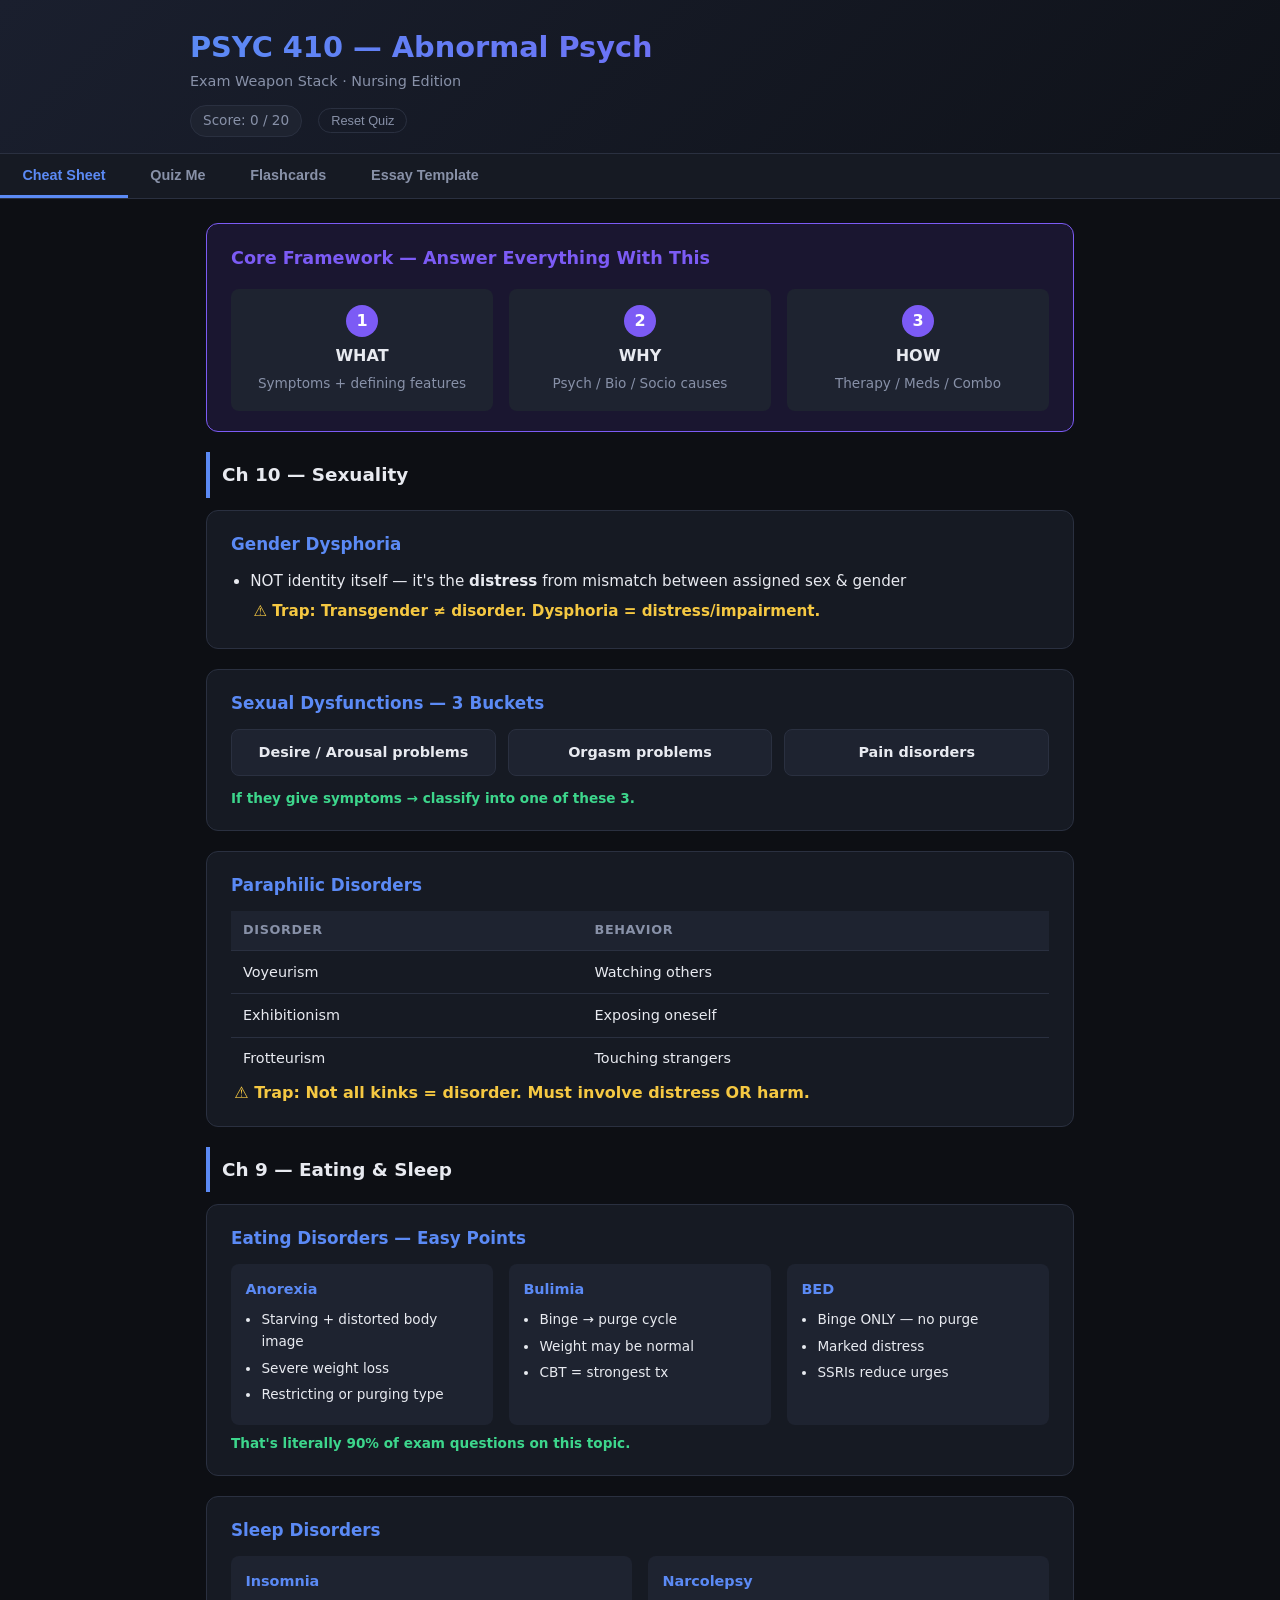
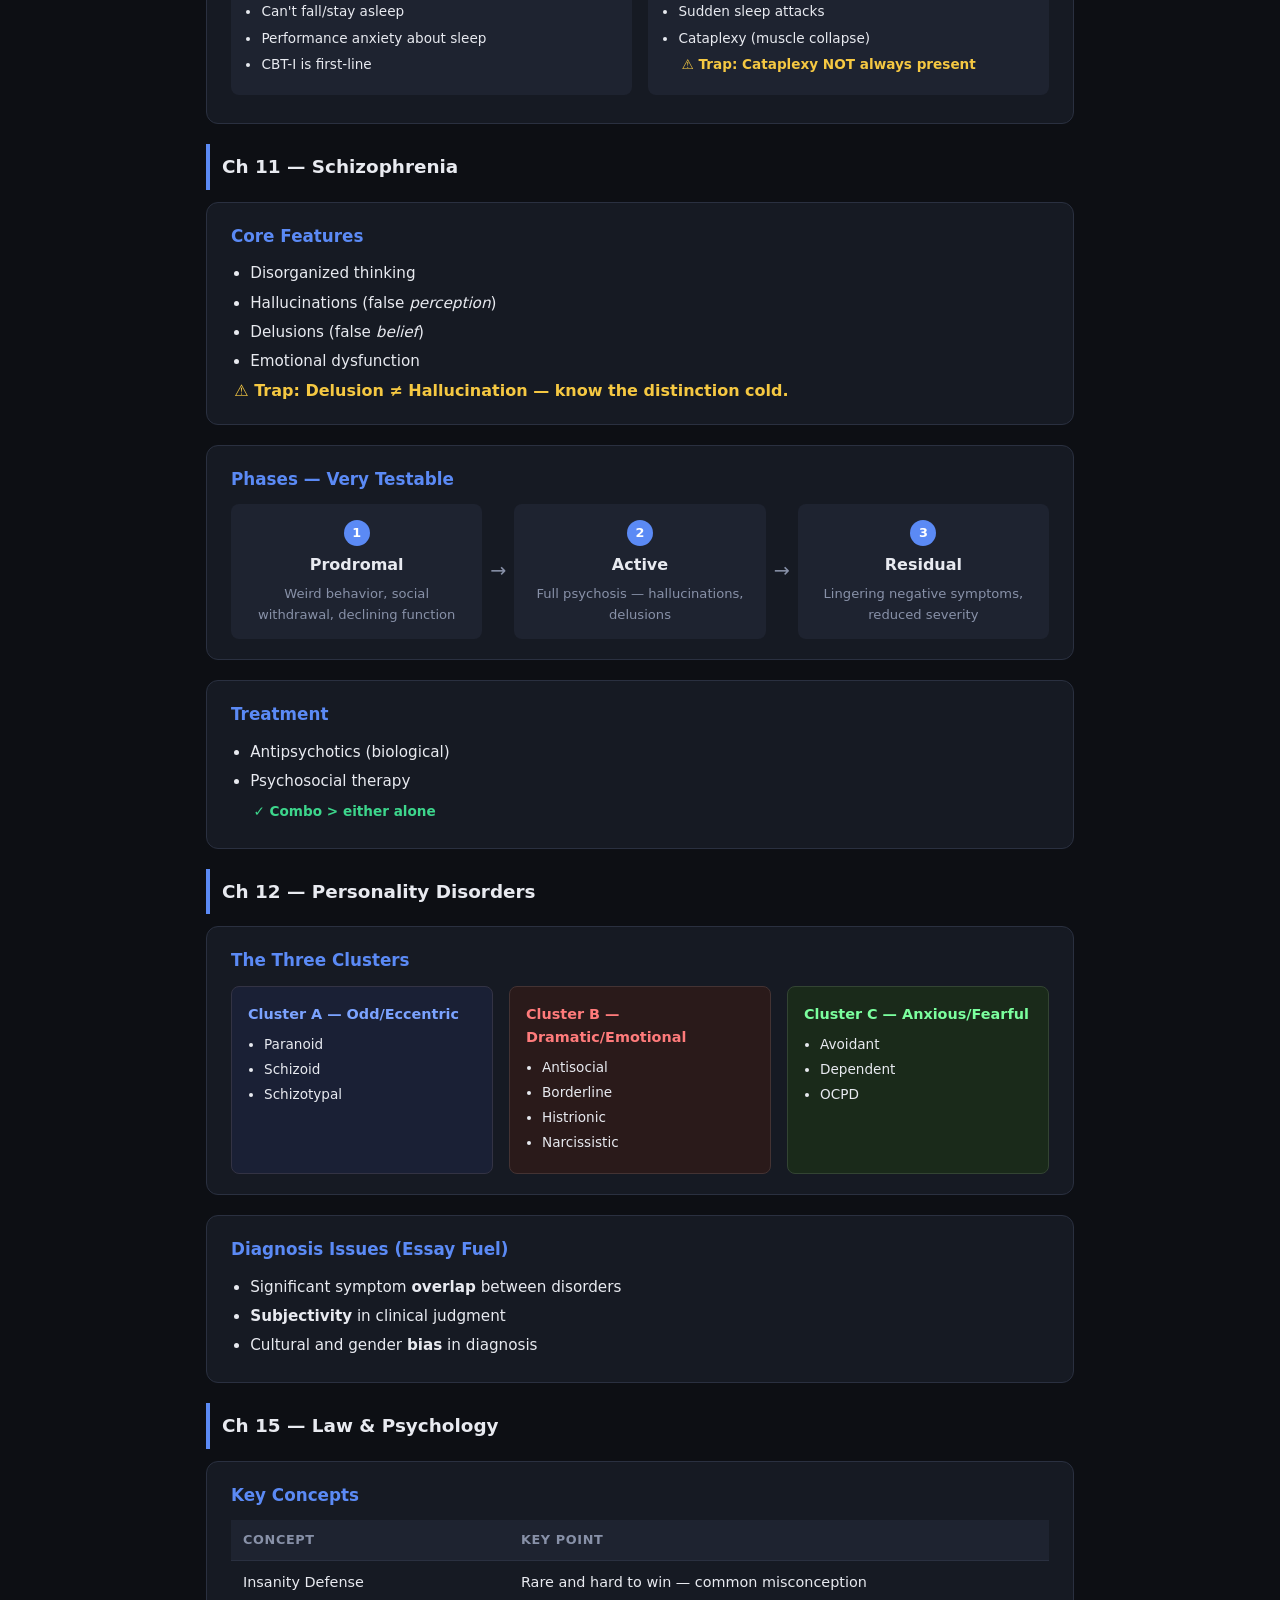
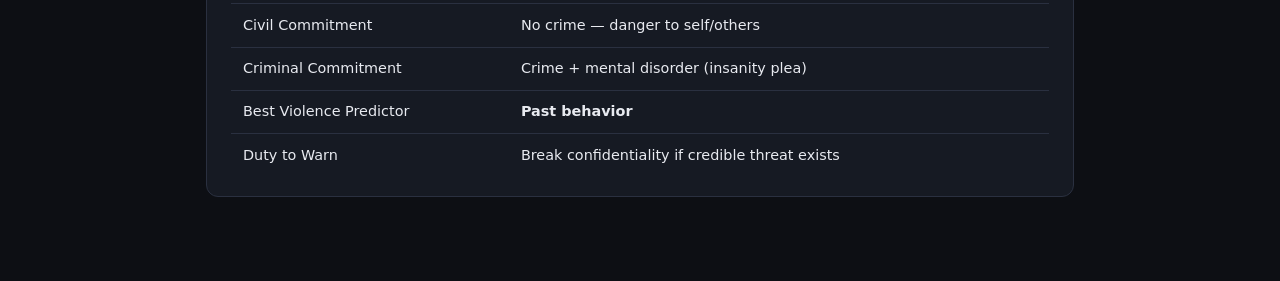
==== index.html @ 10db1949 "Deploy PSYC 410 study website to GitHub Pages" ====
<!DOCTYPE html>
<html lang="en">
<head>
  <meta charset="UTF-8" />
  <meta name="viewport" content="width=device-width, initial-scale=1.0" />
  <title>PSYC 410 — Exam Weapon</title>
  <link rel="stylesheet" href="style.css" />
</head>
<body>
  <header>
    <div class="header-inner">
      <h1>PSYC 410 — Abnormal Psych</h1>
      <p class="subtitle">Exam Weapon Stack · Nursing Edition</p>
      <div class="score-bar">
        <span id="score-display">Score: 0 / 0</span>
        <button id="reset-btn">Reset Quiz</button>
      </div>
    </div>
  </header>

  <nav>
    <button class="tab-btn active" data-tab="cheatsheet">Cheat Sheet</button>
    <button class="tab-btn" data-tab="quiz">Quiz Me</button>
    <button class="tab-btn" data-tab="flashcards">Flashcards</button>
    <button class="tab-btn" data-tab="essay">Essay Template</button>
  </nav>

  <!-- ─────────────────── CHEAT SHEET ─────────────────── -->
  <main id="cheatsheet" class="tab-content active">

    <div class="core-framework card">
      <h2>Core Framework — Answer Everything With This</h2>
      <div class="trio">
        <div class="trio-item">
          <span class="num">1</span>
          <strong>WHAT</strong>
          <p>Symptoms + defining features</p>
        </div>
        <div class="trio-item">
          <span class="num">2</span>
          <strong>WHY</strong>
          <p>Psych / Bio / Socio causes</p>
        </div>
        <div class="trio-item">
          <span class="num">3</span>
          <strong>HOW</strong>
          <p>Therapy / Meds / Combo</p>
        </div>
      </div>
    </div>

    <!-- CH 10 -->
    <section class="chapter">
      <h2 class="chapter-title">Ch 10 — Sexuality</h2>

      <div class="card">
        <h3>Gender Dysphoria</h3>
        <ul>
          <li>NOT identity itself — it's the <strong>distress</strong> from mismatch between assigned sex &amp; gender</li>
          <li class="trap">Trap: Transgender ≠ disorder. Dysphoria = distress/impairment.</li>
        </ul>
      </div>

      <div class="card">
        <h3>Sexual Dysfunctions — 3 Buckets</h3>
        <div class="buckets">
          <div class="bucket">Desire / Arousal problems</div>
          <div class="bucket">Orgasm problems</div>
          <div class="bucket">Pain disorders</div>
        </div>
        <p class="tip">If they give symptoms → classify into one of these 3.</p>
      </div>

      <div class="card">
        <h3>Paraphilic Disorders</h3>
        <table>
          <tr><th>Disorder</th><th>Behavior</th></tr>
          <tr><td>Voyeurism</td><td>Watching others</td></tr>
          <tr><td>Exhibitionism</td><td>Exposing oneself</td></tr>
          <tr><td>Frotteurism</td><td>Touching strangers</td></tr>
        </table>
        <p class="trap">Trap: Not all kinks = disorder. Must involve distress OR harm.</p>
      </div>
    </section>

    <!-- CH 9 -->
    <section class="chapter">
      <h2 class="chapter-title">Ch 9 — Eating &amp; Sleep</h2>

      <div class="card">
        <h3>Eating Disorders — Easy Points</h3>
        <div class="compare">
          <div class="compare-col">
            <h4>Anorexia</h4>
            <ul>
              <li>Starving + distorted body image</li>
              <li>Severe weight loss</li>
              <li>Restricting or purging type</li>
            </ul>
          </div>
          <div class="compare-col">
            <h4>Bulimia</h4>
            <ul>
              <li>Binge → purge cycle</li>
              <li>Weight may be normal</li>
              <li>CBT = strongest tx</li>
            </ul>
          </div>
          <div class="compare-col">
            <h4>BED</h4>
            <ul>
              <li>Binge ONLY — no purge</li>
              <li>Marked distress</li>
              <li>SSRIs reduce urges</li>
            </ul>
          </div>
        </div>
        <p class="tip">That's literally 90% of exam questions on this topic.</p>
      </div>

      <div class="card">
        <h3>Sleep Disorders</h3>
        <div class="compare">
          <div class="compare-col">
            <h4>Insomnia</h4>
            <ul>
              <li>Can't fall/stay asleep</li>
              <li>Performance anxiety about sleep</li>
              <li>CBT-I is first-line</li>
            </ul>
          </div>
          <div class="compare-col">
            <h4>Narcolepsy</h4>
            <ul>
              <li>Sudden sleep attacks</li>
              <li>Cataplexy (muscle collapse)</li>
              <li class="trap">Trap: Cataplexy NOT always present</li>
            </ul>
          </div>
        </div>
      </div>
    </section>

    <!-- CH 11 -->
    <section class="chapter">
      <h2 class="chapter-title">Ch 11 — Schizophrenia</h2>

      <div class="card">
        <h3>Core Features</h3>
        <ul>
          <li>Disorganized thinking</li>
          <li>Hallucinations (false <em>perception</em>)</li>
          <li>Delusions (false <em>belief</em>)</li>
          <li>Emotional dysfunction</li>
        </ul>
        <p class="trap">Trap: Delusion ≠ Hallucination — know the distinction cold.</p>
      </div>

      <div class="card">
        <h3>Phases — Very Testable</h3>
        <div class="phases">
          <div class="phase">
            <span class="phase-num">1</span>
            <strong>Prodromal</strong>
            <p>Weird behavior, social withdrawal, declining function</p>
          </div>
          <div class="phase-arrow">→</div>
          <div class="phase">
            <span class="phase-num">2</span>
            <strong>Active</strong>
            <p>Full psychosis — hallucinations, delusions</p>
          </div>
          <div class="phase-arrow">→</div>
          <div class="phase">
            <span class="phase-num">3</span>
            <strong>Residual</strong>
            <p>Lingering negative symptoms, reduced severity</p>
          </div>
        </div>
      </div>

      <div class="card">
        <h3>Treatment</h3>
        <ul>
          <li>Antipsychotics (biological)</li>
          <li>Psychosocial therapy</li>
          <li class="tip">Combo &gt; either alone</li>
        </ul>
      </div>
    </section>

    <!-- CH 12 -->
    <section class="chapter">
      <h2 class="chapter-title">Ch 12 — Personality Disorders</h2>

      <div class="card">
        <h3>The Three Clusters</h3>
        <div class="clusters">
          <div class="cluster cluster-a">
            <h4>Cluster A — Odd/Eccentric</h4>
            <ul>
              <li>Paranoid</li>
              <li>Schizoid</li>
              <li>Schizotypal</li>
            </ul>
          </div>
          <div class="cluster cluster-b">
            <h4>Cluster B — Dramatic/Emotional</h4>
            <ul>
              <li>Antisocial</li>
              <li>Borderline</li>
              <li>Histrionic</li>
              <li>Narcissistic</li>
            </ul>
          </div>
          <div class="cluster cluster-c">
            <h4>Cluster C — Anxious/Fearful</h4>
            <ul>
              <li>Avoidant</li>
              <li>Dependent</li>
              <li>OCPD</li>
            </ul>
          </div>
        </div>
      </div>

      <div class="card">
        <h3>Diagnosis Issues (Essay Fuel)</h3>
        <ul>
          <li>Significant symptom <strong>overlap</strong> between disorders</li>
          <li><strong>Subjectivity</strong> in clinical judgment</li>
          <li>Cultural and gender <strong>bias</strong> in diagnosis</li>
        </ul>
      </div>
    </section>

    <!-- CH 15 -->
    <section class="chapter">
      <h2 class="chapter-title">Ch 15 — Law &amp; Psychology</h2>

      <div class="card">
        <h3>Key Concepts</h3>
        <table>
          <tr><th>Concept</th><th>Key Point</th></tr>
          <tr><td>Insanity Defense</td><td>Rare and hard to win — common misconception</td></tr>
          <tr><td>Civil Commitment</td><td>No crime — danger to self/others</td></tr>
          <tr><td>Criminal Commitment</td><td>Crime + mental disorder (insanity plea)</td></tr>
          <tr><td>Best Violence Predictor</td><td><strong>Past behavior</strong></td></tr>
          <tr><td>Duty to Warn</td><td>Break confidentiality if credible threat exists</td></tr>
        </table>
      </div>
    </section>

  </main>

  <!-- ─────────────────── QUIZ ─────────────────── -->
  <main id="quiz" class="tab-content">
    <div class="card quiz-card">
      <div id="quiz-progress"></div>
      <p id="quiz-question" class="quiz-q"></p>
      <div id="quiz-options" class="quiz-options"></div>
      <div id="quiz-feedback" class="quiz-feedback hidden"></div>
      <button id="next-btn" class="quiz-btn hidden">Next Question →</button>
    </div>
    <div id="quiz-done" class="card hidden">
      <h2>Quiz Complete!</h2>
      <p id="final-score"></p>
      <button id="restart-quiz-btn" class="quiz-btn">Try Again</button>
    </div>
  </main>

  <!-- ─────────────────── FLASHCARDS ─────────────────── -->
  <main id="flashcards" class="tab-content">
    <div class="flashcard-wrapper">
      <div class="flashcard" id="flashcard">
        <div class="flashcard-inner">
          <div class="flashcard-front" id="fc-front"></div>
          <div class="flashcard-back" id="fc-back"></div>
        </div>
      </div>
      <p class="fc-hint">Click card to flip</p>
      <div class="fc-controls">
        <button id="fc-prev">← Prev</button>
        <span id="fc-counter"></span>
        <button id="fc-next">Next →</button>
      </div>
    </div>
  </main>

  <!-- ─────────────────── ESSAY TEMPLATE ─────────────────── -->
  <main id="essay" class="tab-content">
    <div class="card">
      <h2>A-Tier Essay Template</h2>
      <p>Use this exact flow for any disorder essay question:</p>
      <ol class="essay-steps">
        <li>
          <strong>Define the disorder</strong>
          <span>"[Disorder] is characterized by…"</span>
        </li>
        <li>
          <strong>Key symptoms</strong>
          <span>List 3–4 core symptoms, positive/negative if applicable</span>
        </li>
        <li>
          <strong>Causes — 3 perspectives</strong>
          <span>Biological · Psychological · Sociocultural</span>
        </li>
        <li>
          <strong>Treatment</strong>
          <span>Meds → therapy → combo approach and why combo wins</span>
        </li>
        <li>
          <strong>Real-world implication</strong>
          <span>Impact on daily function, relationships, nursing relevance</span>
        </li>
      </ol>
    </div>

    <div class="card">
      <h2>MCQ Strategy</h2>
      <ol class="essay-steps">
        <li><strong>Identify the category first</strong><span>What chapter/cluster/bucket does this fit?</span></li>
        <li><strong>Match symptoms to disorder</strong><span>Rule out distractors by checking defining feature</span></li>
        <li><strong>Watch for traps</strong><span>Transgender ≠ disorder · Cataplexy not always present · Insanity defense is rare</span></li>
      </ol>
    </div>

    <div class="card">
      <h2>High-Yield Distinctions to Memorize</h2>
      <table>
        <tr><th>Term A</th><th>vs</th><th>Term B</th></tr>
        <tr><td>Delusion (false belief)</td><td>vs</td><td>Hallucination (false perception)</td></tr>
        <tr><td>Anorexia (restrict/purge)</td><td>vs</td><td>Bulimia (binge-purge only)</td></tr>
        <tr><td>Bulimia (binge-purge)</td><td>vs</td><td>BED (binge, no purge)</td></tr>
        <tr><td>Civil commitment (no crime)</td><td>vs</td><td>Criminal commitment (crime + insanity)</td></tr>
        <tr><td>Gender identity (normal)</td><td>vs</td><td>Gender dysphoria (distress)</td></tr>
      </table>
    </div>
  </main>

  <script src="app.js"></script>
</body>
</html>
---- style.css ----
/* ── Reset & Base ── */
*, *::before, *::after { box-sizing: border-box; margin: 0; padding: 0; }

:root {
  --bg: #0d0f14;
  --surface: #161a23;
  --surface2: #1e2330;
  --border: #2a3040;
  --accent: #5b8af5;
  --accent2: #7c5bf5;
  --green: #3dd68c;
  --red: #f55b5b;
  --yellow: #f5c842;
  --text: #e8eaf0;
  --muted: #8891a8;
  --radius: 12px;
}

body {
  font-family: 'Segoe UI', system-ui, sans-serif;
  background: var(--bg);
  color: var(--text);
  min-height: 100vh;
  line-height: 1.6;
}

/* ── Header ── */
header {
  background: linear-gradient(135deg, #1a1f2e 0%, #0f1219 100%);
  border-bottom: 1px solid var(--border);
  padding: 1.5rem 1rem 1rem;
}
.header-inner {
  max-width: 900px;
  margin: auto;
}
header h1 {
  font-size: 1.8rem;
  font-weight: 800;
  background: linear-gradient(90deg, var(--accent), var(--accent2));
  -webkit-background-clip: text;
  -webkit-text-fill-color: transparent;
  background-clip: text;
}
.subtitle {
  color: var(--muted);
  font-size: 0.9rem;
  margin-bottom: 0.75rem;
}
.score-bar {
  display: flex;
  align-items: center;
  gap: 1rem;
}
#score-display {
  font-size: 0.85rem;
  color: var(--muted);
  background: var(--surface2);
  padding: 4px 12px;
  border-radius: 20px;
  border: 1px solid var(--border);
}
#reset-btn {
  font-size: 0.8rem;
  background: transparent;
  border: 1px solid var(--border);
  color: var(--muted);
  padding: 4px 12px;
  border-radius: 20px;
  cursor: pointer;
  transition: all 0.2s;
}
#reset-btn:hover { border-color: var(--accent); color: var(--accent); }

/* ── Nav ── */
nav {
  display: flex;
  background: var(--surface);
  border-bottom: 1px solid var(--border);
  overflow-x: auto;
  max-width: 100%;
}
.tab-btn {
  padding: 0.8rem 1.4rem;
  background: none;
  border: none;
  border-bottom: 3px solid transparent;
  color: var(--muted);
  font-size: 0.9rem;
  font-weight: 600;
  cursor: pointer;
  white-space: nowrap;
  transition: all 0.2s;
}
.tab-btn:hover { color: var(--text); }
.tab-btn.active {
  color: var(--accent);
  border-bottom-color: var(--accent);
}

/* ── Tab Content ── */
.tab-content {
  display: none;
  max-width: 900px;
  margin: 0 auto;
  padding: 1.5rem 1rem 4rem;
}
.tab-content.active { display: block; }

/* ── Cards ── */
.card {
  background: var(--surface);
  border: 1px solid var(--border);
  border-radius: var(--radius);
  padding: 1.25rem 1.5rem;
  margin-bottom: 1.25rem;
}
.card h3 {
  font-size: 1.05rem;
  font-weight: 700;
  margin-bottom: 0.75rem;
  color: var(--accent);
}

/* ── Core Framework ── */
.core-framework { border-color: var(--accent2); background: #1a1630; }
.core-framework h2 {
  font-size: 1.1rem;
  margin-bottom: 1rem;
  color: var(--accent2);
}
.trio {
  display: flex;
  gap: 1rem;
  flex-wrap: wrap;
}
.trio-item {
  flex: 1 1 180px;
  background: var(--surface2);
  border-radius: 8px;
  padding: 1rem;
  text-align: center;
}
.trio-item .num {
  display: inline-block;
  width: 32px;
  height: 32px;
  line-height: 32px;
  background: var(--accent2);
  border-radius: 50%;
  font-weight: 800;
  margin-bottom: 0.4rem;
  color: #fff;
}
.trio-item strong { display: block; font-size: 1rem; margin-bottom: 0.3rem; }
.trio-item p { color: var(--muted); font-size: 0.85rem; }

/* ── Chapters ── */
.chapter { margin-bottom: 0.5rem; }
.chapter-title {
  font-size: 1.15rem;
  font-weight: 800;
  padding: 0.5rem 0;
  margin-bottom: 0.75rem;
  border-left: 4px solid var(--accent);
  padding-left: 0.75rem;
}

/* ── Lists ── */
ul { padding-left: 1.2rem; }
ul li { margin-bottom: 0.3rem; font-size: 0.95rem; }
.trap {
  color: var(--yellow);
  font-weight: 600;
  list-style: none;
  margin-left: -1.2rem;
  padding-left: 1.4rem;
  position: relative;
}
.trap::before { content: "⚠ "; }
.tip {
  color: var(--green);
  font-size: 0.85rem;
  margin-top: 0.5rem;
  font-weight: 600;
}
li.tip { list-style: none; margin-left: -1.2rem; padding-left: 1.4rem; }
li.tip::before { content: "✓ "; }

/* ── Buckets ── */
.buckets {
  display: flex;
  gap: 0.75rem;
  flex-wrap: wrap;
  margin-bottom: 0.75rem;
}
.bucket {
  flex: 1 1 160px;
  background: var(--surface2);
  border: 1px solid var(--border);
  border-radius: 8px;
  padding: 0.7rem 1rem;
  text-align: center;
  font-weight: 600;
  font-size: 0.9rem;
}

/* ── Compare columns ── */
.compare {
  display: flex;
  gap: 1rem;
  flex-wrap: wrap;
  margin-bottom: 0.5rem;
}
.compare-col {
  flex: 1 1 160px;
  background: var(--surface2);
  border-radius: 8px;
  padding: 0.9rem;
}
.compare-col h4 {
  font-size: 0.9rem;
  font-weight: 700;
  margin-bottom: 0.5rem;
  color: var(--accent);
}
.compare-col ul { padding-left: 1rem; }
.compare-col li { font-size: 0.85rem; }

/* ── Phases ── */
.phases {
  display: flex;
  align-items: center;
  gap: 0.5rem;
  flex-wrap: wrap;
}
.phase {
  flex: 1 1 160px;
  background: var(--surface2);
  border-radius: 8px;
  padding: 0.9rem;
  text-align: center;
}
.phase-num {
  display: inline-block;
  width: 26px;
  height: 26px;
  line-height: 26px;
  background: var(--accent);
  border-radius: 50%;
  font-size: 0.8rem;
  font-weight: 800;
  margin-bottom: 0.4rem;
  color: #fff;
}
.phase strong { display: block; margin-bottom: 0.3rem; }
.phase p { color: var(--muted); font-size: 0.82rem; }
.phase-arrow { color: var(--muted); font-size: 1.2rem; }

/* ── Clusters ── */
.clusters {
  display: flex;
  gap: 1rem;
  flex-wrap: wrap;
}
.cluster {
  flex: 1 1 160px;
  border-radius: 8px;
  padding: 1rem;
}
.cluster h4 { font-size: 0.9rem; font-weight: 700; margin-bottom: 0.5rem; }
.cluster ul { padding-left: 1rem; }
.cluster li { font-size: 0.85rem; margin-bottom: 0.2rem; }
.cluster-a { background: #1a2035; border: 1px solid #334; }
.cluster-a h4 { color: #7ba3ff; }
.cluster-b { background: #2a1a1a; border: 1px solid #433; }
.cluster-b h4 { color: #ff7b7b; }
.cluster-c { background: #1a2a1a; border: 1px solid #343; }
.cluster-c h4 { color: #7bff9e; }

/* ── Tables ── */
table {
  width: 100%;
  border-collapse: collapse;
  font-size: 0.9rem;
  margin-top: 0.5rem;
}
th, td {
  padding: 0.6rem 0.75rem;
  text-align: left;
  border-bottom: 1px solid var(--border);
}
th {
  background: var(--surface2);
  color: var(--muted);
  font-weight: 700;
  font-size: 0.8rem;
  text-transform: uppercase;
  letter-spacing: 0.05em;
}
tr:last-child td { border-bottom: none; }
tr:hover td { background: var(--surface2); }

/* ── Essay steps ── */
.essay-steps {
  padding-left: 0;
  list-style: none;
  counter-reset: steps;
}
.essay-steps li {
  counter-increment: steps;
  display: flex;
  align-items: baseline;
  gap: 1rem;
  padding: 0.75rem 0;
  border-bottom: 1px solid var(--border);
}
.essay-steps li:last-child { border-bottom: none; }
.essay-steps li::before {
  content: counter(steps);
  min-width: 28px;
  height: 28px;
  line-height: 28px;
  text-align: center;
  background: var(--accent);
  color: #fff;
  border-radius: 50%;
  font-weight: 800;
  font-size: 0.85rem;
  flex-shrink: 0;
}
.essay-steps li strong { min-width: 160px; }
.essay-steps li span { color: var(--muted); font-size: 0.9rem; }

/* ── Quiz ── */
.quiz-card { max-width: 700px; margin: 0 auto; }
#quiz-progress {
  font-size: 0.8rem;
  color: var(--muted);
  margin-bottom: 1rem;
}
.quiz-q {
  font-size: 1.1rem;
  font-weight: 600;
  margin-bottom: 1.25rem;
  line-height: 1.5;
}
.quiz-options {
  display: flex;
  flex-direction: column;
  gap: 0.6rem;
}
.quiz-option {
  background: var(--surface2);
  border: 2px solid var(--border);
  border-radius: 8px;
  padding: 0.75rem 1rem;
  text-align: left;
  cursor: pointer;
  font-size: 0.95rem;
  color: var(--text);
  transition: all 0.15s;
}
.quiz-option:hover:not(:disabled) {
  border-color: var(--accent);
  background: #1e2540;
}
.quiz-option.correct { border-color: var(--green); background: #0e2a1a; color: var(--green); }
.quiz-option.wrong { border-color: var(--red); background: #2a0e0e; color: var(--red); }
.quiz-option:disabled { cursor: default; }
.quiz-feedback {
  margin-top: 1rem;
  padding: 0.75rem 1rem;
  border-radius: 8px;
  font-size: 0.9rem;
  font-weight: 600;
}
.quiz-feedback.correct { background: #0e2a1a; color: var(--green); border: 1px solid var(--green); }
.quiz-feedback.wrong { background: #2a0e0e; color: var(--red); border: 1px solid var(--red); }
.quiz-btn {
  margin-top: 1rem;
  padding: 0.6rem 1.4rem;
  background: var(--accent);
  color: #fff;
  border: none;
  border-radius: 8px;
  font-size: 0.95rem;
  font-weight: 700;
  cursor: pointer;
  transition: opacity 0.2s;
}
.quiz-btn:hover { opacity: 0.85; }
#quiz-done { text-align: center; max-width: 400px; margin: 2rem auto; }
#quiz-done h2 { margin-bottom: 0.5rem; }
#final-score { color: var(--green); font-size: 1.3rem; font-weight: 700; margin-bottom: 1.5rem; }
.hidden { display: none !important; }

/* ── Flashcards ── */
.flashcard-wrapper { max-width: 600px; margin: 2rem auto; text-align: center; }
.flashcard {
  width: 100%;
  height: 220px;
  perspective: 1000px;
  cursor: pointer;
  margin-bottom: 0.75rem;
}
.flashcard-inner {
  width: 100%;
  height: 100%;
  position: relative;
  transform-style: preserve-3d;
  transition: transform 0.5s cubic-bezier(0.4,0,0.2,1);
  border-radius: var(--radius);
}
.flashcard.flipped .flashcard-inner { transform: rotateY(180deg); }
.flashcard-front,
.flashcard-back {
  position: absolute;
  inset: 0;
  backface-visibility: hidden;
  -webkit-backface-visibility: hidden;
  border-radius: var(--radius);
  display: flex;
  align-items: center;
  justify-content: center;
  padding: 1.5rem;
  font-size: 1.05rem;
  font-weight: 600;
  line-height: 1.5;
}
.flashcard-front {
  background: var(--surface);
  border: 2px solid var(--accent);
  color: var(--text);
}
.flashcard-back {
  background: #1a2535;
  border: 2px solid var(--green);
  color: var(--green);
  transform: rotateY(180deg);
}
.fc-hint { color: var(--muted); font-size: 0.82rem; margin-bottom: 1rem; }
.fc-controls {
  display: flex;
  align-items: center;
  justify-content: center;
  gap: 1.5rem;
}
.fc-controls button {
  background: var(--surface2);
  border: 1px solid var(--border);
  color: var(--text);
  padding: 0.5rem 1.2rem;
  border-radius: 8px;
  cursor: pointer;
  font-size: 0.9rem;
  transition: all 0.15s;
}
.fc-controls button:hover { border-color: var(--accent); color: var(--accent); }
#fc-counter { color: var(--muted); font-size: 0.85rem; min-width: 60px; }

/* ── Responsive ── */
@media (max-width: 600px) {
  header h1 { font-size: 1.4rem; }
  .trio-item, .compare-col, .phase, .cluster { flex: 1 1 100%; }
  .phases { flex-direction: column; }
  .phase-arrow { transform: rotate(90deg); }
}
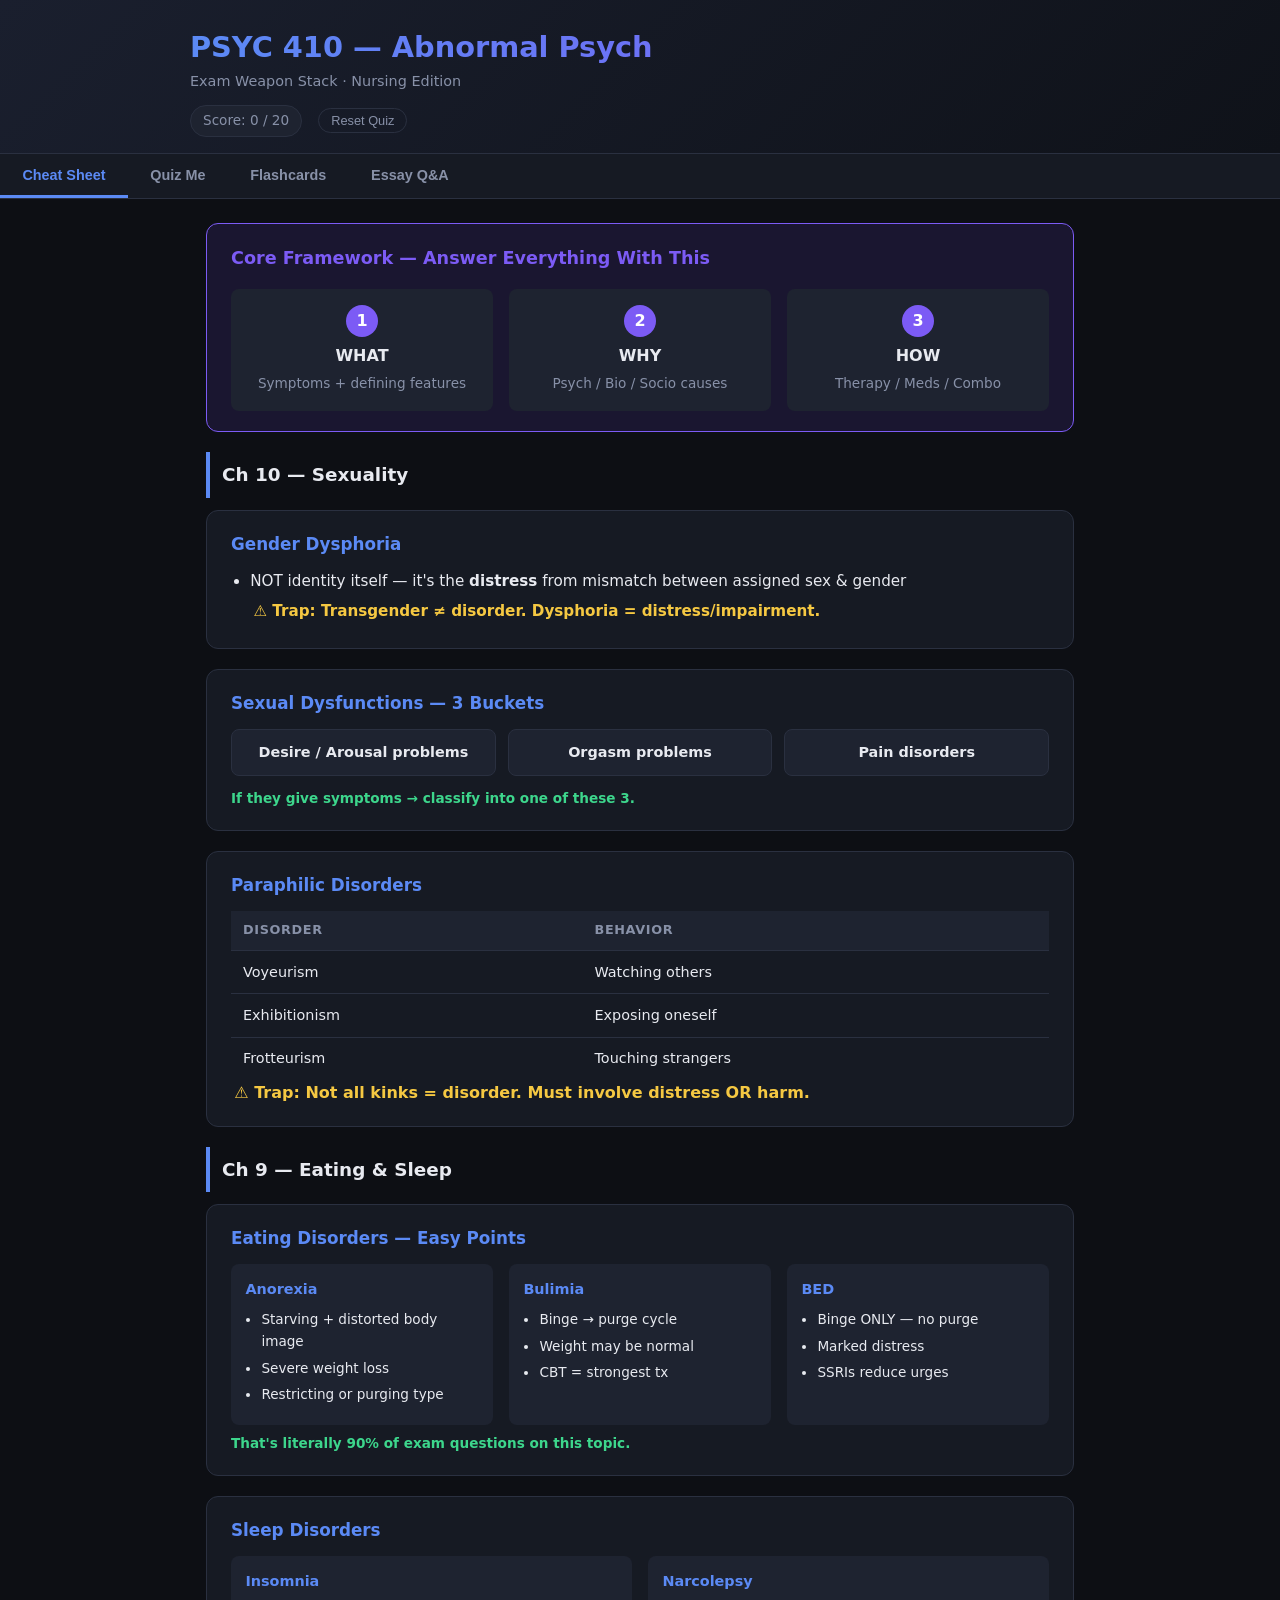
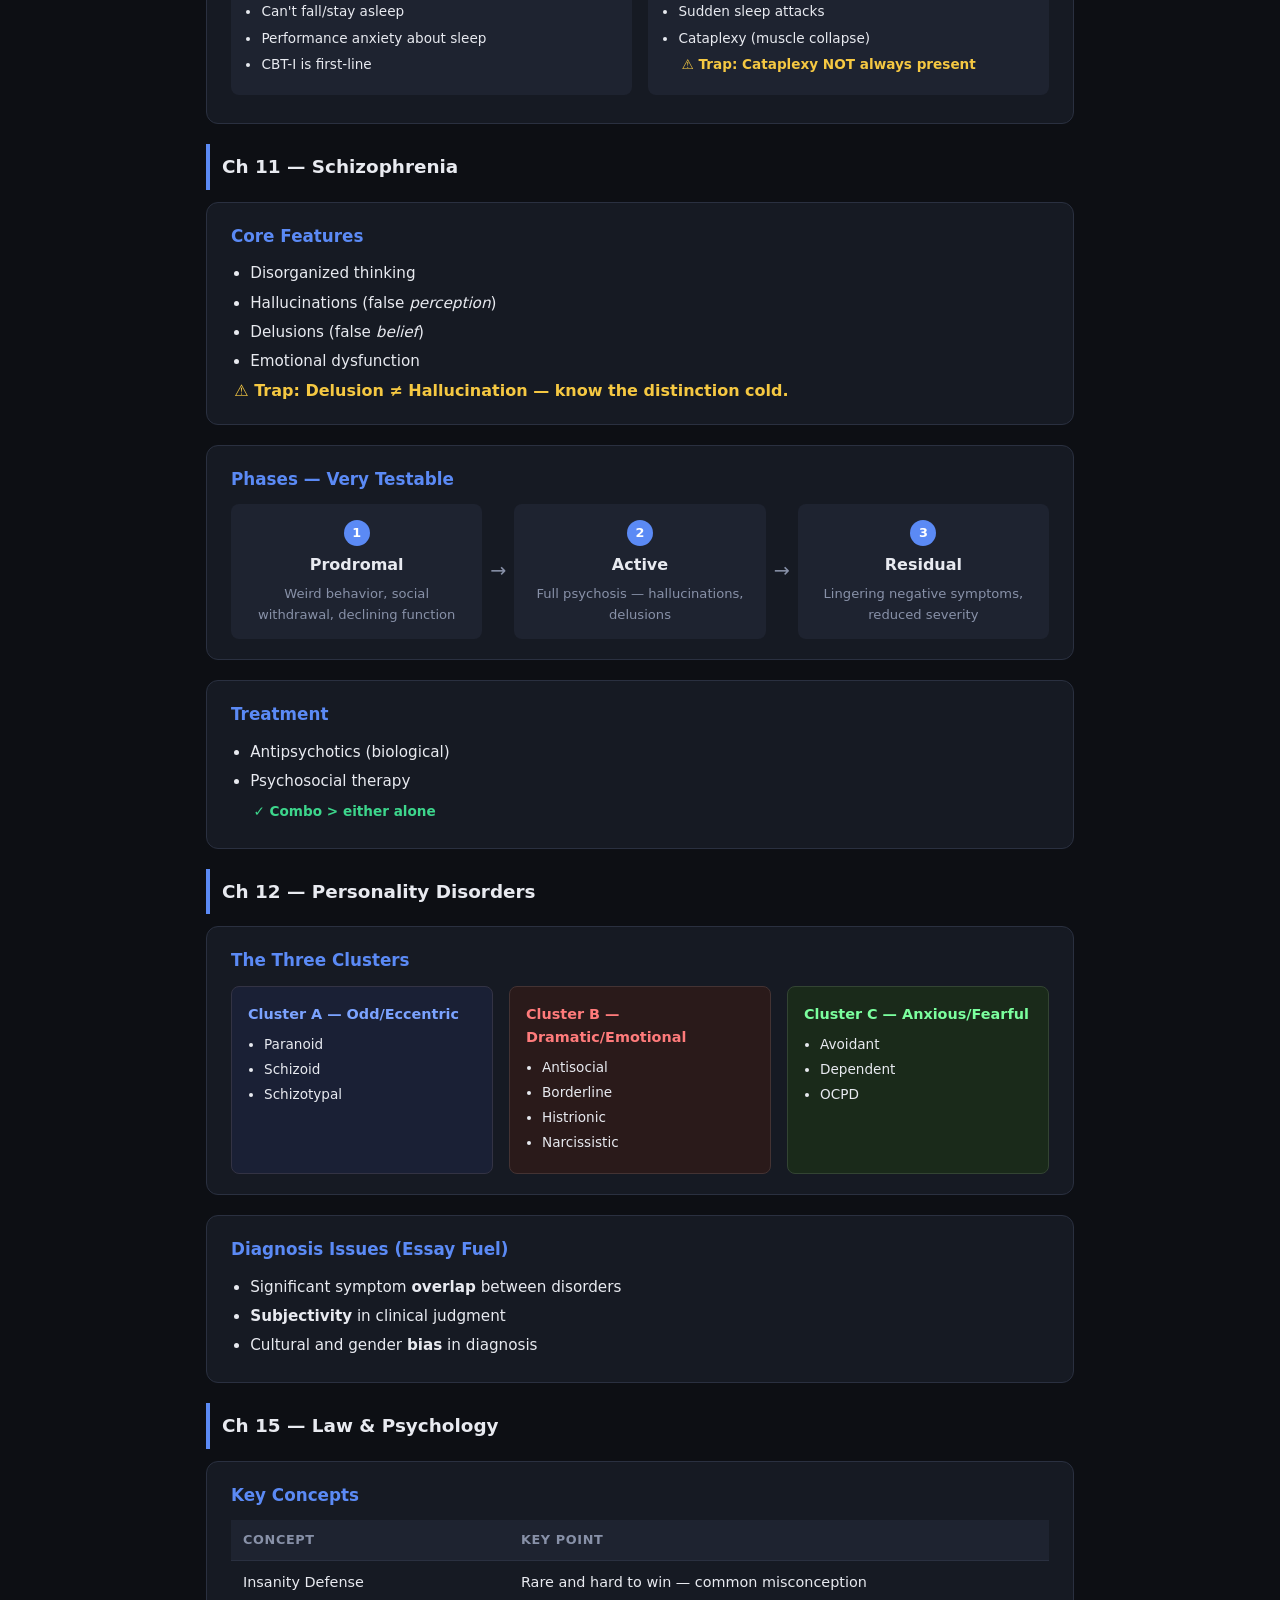
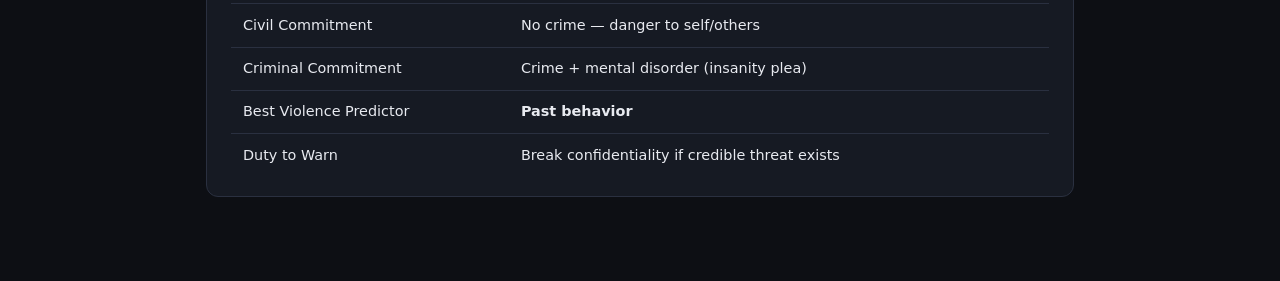
==== commit 53db1e9d: "Update gh-pages: essay Q&As with accordion" ====
--- a/index.html
+++ b/index.html
@@ -22,7 +22,7 @@
     <button class="tab-btn active" data-tab="cheatsheet">Cheat Sheet</button>
     <button class="tab-btn" data-tab="quiz">Quiz Me</button>
     <button class="tab-btn" data-tab="flashcards">Flashcards</button>
-    <button class="tab-btn" data-tab="essay">Essay Template</button>
+    <button class="tab-btn" data-tab="essay">Essay Q&amp;A</button>
   </nav>
 
   <!-- ─────────────────── CHEAT SHEET ─────────────────── -->
@@ -287,55 +287,208 @@
     </div>
   </main>
 
-  <!-- ─────────────────── ESSAY TEMPLATE ─────────────────── -->
+  <!-- ─────────────────── ESSAY Q&A ─────────────────── -->
   <main id="essay" class="tab-content">
-    <div class="card">
-      <h2>A-Tier Essay Template</h2>
-      <p>Use this exact flow for any disorder essay question:</p>
-      <ol class="essay-steps">
-        <li>
-          <strong>Define the disorder</strong>
-          <span>"[Disorder] is characterized by…"</span>
-        </li>
-        <li>
-          <strong>Key symptoms</strong>
-          <span>List 3–4 core symptoms, positive/negative if applicable</span>
-        </li>
-        <li>
-          <strong>Causes — 3 perspectives</strong>
-          <span>Biological · Psychological · Sociocultural</span>
-        </li>
-        <li>
-          <strong>Treatment</strong>
-          <span>Meds → therapy → combo approach and why combo wins</span>
-        </li>
-        <li>
-          <strong>Real-world implication</strong>
-          <span>Impact on daily function, relationships, nursing relevance</span>
-        </li>
-      </ol>
-    </div>
-
-    <div class="card">
-      <h2>MCQ Strategy</h2>
-      <ol class="essay-steps">
-        <li><strong>Identify the category first</strong><span>What chapter/cluster/bucket does this fit?</span></li>
-        <li><strong>Match symptoms to disorder</strong><span>Rule out distractors by checking defining feature</span></li>
-        <li><strong>Watch for traps</strong><span>Transgender ≠ disorder · Cataplexy not always present · Insanity defense is rare</span></li>
-      </ol>
-    </div>
-
-    <div class="card">
-      <h2>High-Yield Distinctions to Memorize</h2>
-      <table>
-        <tr><th>Term A</th><th>vs</th><th>Term B</th></tr>
-        <tr><td>Delusion (false belief)</td><td>vs</td><td>Hallucination (false perception)</td></tr>
-        <tr><td>Anorexia (restrict/purge)</td><td>vs</td><td>Bulimia (binge-purge only)</td></tr>
-        <tr><td>Bulimia (binge-purge)</td><td>vs</td><td>BED (binge, no purge)</td></tr>
-        <tr><td>Civil commitment (no crime)</td><td>vs</td><td>Criminal commitment (crime + insanity)</td></tr>
-        <tr><td>Gender identity (normal)</td><td>vs</td><td>Gender dysphoria (distress)</td></tr>
-      </table>
-    </div>
+
+    <p class="essay-intro">6 most likely exam essays — full model answers. Click any question to expand.</p>
+
+    <div class="eq-item">
+      <button class="eq-trigger">
+        <span class="eq-num">1</span>
+        <span>Compare and contrast Anorexia Nervosa, Bulimia Nervosa, and Binge Eating Disorder. Include symptoms, key differences, and treatment.</span>
+        <span class="eq-arrow">▾</span>
+      </button>
+      <div class="eq-answer">
+        <p><strong>Definition &amp; Core Symptoms</strong></p>
+        <p><em>Anorexia Nervosa</em> is characterized by severe restriction of food intake, intense fear of weight gain, and a distorted body image. Patients are significantly underweight but perceive themselves as fat. Two subtypes exist: restricting type (calorie restriction/exercise) and binge-purge type (restriction plus episodes of purging).</p>
+        <p><em>Bulimia Nervosa</em> involves recurrent binge-eating episodes followed by compensatory purging behaviors (vomiting, laxatives, excessive exercise). Unlike anorexia, patients are typically normal weight, making it harder to detect.</p>
+        <p><em>Binge Eating Disorder (BED)</em> involves recurrent binge eating with marked distress but NO compensatory purging. It is the most prevalent eating disorder and is strongly associated with obesity and emotional dysregulation.</p>
+        <p><strong>Key Distinguishing Feature</strong></p>
+        <ul>
+          <li>Anorexia: severe <em>low weight</em> + distorted body image</li>
+          <li>Bulimia: binge → purge cycle, <em>normal weight</em></li>
+          <li>BED: binge only, <em>no purge</em>, most common</li>
+        </ul>
+        <p><strong>Causes (Biopsychosocial)</strong></p>
+        <ul>
+          <li><em>Biological:</em> Genetic predisposition; serotonin dysregulation affecting mood and appetite</li>
+          <li><em>Psychological:</em> Perfectionism, low self-esteem, distorted cognitions about body and food; history of trauma</li>
+          <li><em>Sociocultural:</em> Media idealization of thinness; cultural pressures; weight stigma</li>
+        </ul>
+        <p><strong>Treatment</strong></p>
+        <ul>
+          <li>Anorexia: Medical stabilization first (refeeding), then CBT and family-based therapy; SSRIs have limited efficacy</li>
+          <li>Bulimia: CBT is the gold standard; SSRIs (fluoxetine) reduce binge-purge frequency</li>
+          <li>BED: CBT + SSRIs or stimulant medications (lisdexamfetamine); address underlying emotional triggers</li>
+        </ul>
+        <p><strong>Nursing Relevance:</strong> Eating disorders carry the highest mortality rate of any psychiatric disorder. Nurses must monitor vital signs, electrolytes (hypokalemia in purging), and provide non-judgmental therapeutic communication.</p>
+      </div>
+    </div>
+
+    <div class="eq-item">
+      <button class="eq-trigger">
+        <span class="eq-num">2</span>
+        <span>Describe schizophrenia using the biopsychosocial model. Include phases, core symptoms, and treatment.</span>
+        <span class="eq-arrow">▾</span>
+      </button>
+      <div class="eq-answer">
+        <p><strong>Definition</strong></p>
+        <p>Schizophrenia is a severe, chronic psychotic disorder characterized by disturbances in thought, perception, emotion, and behavior that cause significant impairment in daily functioning.</p>
+        <p><strong>Core Symptoms</strong></p>
+        <ul>
+          <li><em>Positive symptoms</em> (excess/distortion of normal function): hallucinations (false perceptions — most commonly auditory), delusions (fixed false beliefs), disorganized thinking and speech</li>
+          <li><em>Negative symptoms</em> (reduction of normal function): flat affect, alogia (reduced speech), avolition (lack of motivation), anhedonia</li>
+        </ul>
+        <p><strong>Phases</strong></p>
+        <ul>
+          <li><em>Prodromal:</em> Social withdrawal, declining academic/work function, odd behavior — before psychosis emerges</li>
+          <li><em>Active:</em> Full psychosis with prominent hallucinations and delusions</li>
+          <li><em>Residual:</em> Psychosis subsides but negative symptoms persist; functioning remains impaired</li>
+        </ul>
+        <p><strong>Biopsychosocial Causes</strong></p>
+        <ul>
+          <li><em>Biological:</em> Dopamine dysregulation (excess in mesolimbic pathway); structural brain abnormalities; strong genetic heritability (~80%)</li>
+          <li><em>Psychological:</em> Cognitive distortions; stress vulnerability model (diathesis-stress); trauma history</li>
+          <li><em>Sociocultural:</em> Urban upbringing; migration stress; expressed emotion in family (high criticism/hostility increases relapse)</li>
+        </ul>
+        <p><strong>Treatment</strong></p>
+        <ul>
+          <li>Antipsychotic medications (first-line for positive symptoms); atypical antipsychotics preferred due to fewer side effects</li>
+          <li>Psychosocial therapy: CBT for psychosis, social skills training, family psychoeducation</li>
+          <li><em>Combination is superior to either alone</em> — meds reduce symptoms; therapy improves function and reduces relapse</li>
+        </ul>
+        <p><strong>Nursing Relevance:</strong> Nurses must monitor for medication adherence, extrapyramidal side effects, and metabolic syndrome. Therapeutic alliance is critical — avoid arguing about delusions.</p>
+      </div>
+    </div>
+
+    <div class="eq-item">
+      <button class="eq-trigger">
+        <span class="eq-num">3</span>
+        <span>Discuss the DSM-5 personality disorder clusters. What are the major diagnostic challenges and why do they matter clinically?</span>
+        <span class="eq-arrow">▾</span>
+      </button>
+      <div class="eq-answer">
+        <p><strong>Definition</strong></p>
+        <p>Personality disorders are enduring, inflexible patterns of inner experience and behavior that deviate markedly from cultural expectations, causing significant distress or impairment. They are stable across time and situations.</p>
+        <p><strong>The Three Clusters</strong></p>
+        <ul>
+          <li><em>Cluster A — Odd/Eccentric:</em> Paranoid (pervasive distrust), Schizoid (social detachment, restricted emotion), Schizotypal (magical thinking, odd speech, social anxiety)</li>
+          <li><em>Cluster B — Dramatic/Emotional:</em> Antisocial (disregard for others' rights, deceitfulness), Borderline (unstable relationships, self-image, impulsivity, fear of abandonment), Histrionic (excessive emotionality, attention-seeking), Narcissistic (grandiosity, lack of empathy)</li>
+          <li><em>Cluster C — Anxious/Fearful:</em> Avoidant (social inhibition, feelings of inadequacy), Dependent (excessive need to be cared for), OCPD (preoccupation with orderliness, perfectionism — distinct from OCD)</li>
+        </ul>
+        <p><strong>Diagnostic Challenges</strong></p>
+        <ul>
+          <li><em>Overlap:</em> Many disorders share features (e.g., BPD and Histrionic both involve emotional dysregulation), making differential diagnosis difficult</li>
+          <li><em>Subjectivity:</em> Diagnosis relies heavily on clinician judgment; no biological markers exist</li>
+          <li><em>Bias:</em> Research shows gender bias — women are over-diagnosed with BPD, men with ASPD for similar behaviors; cultural factors can be misread as pathology</li>
+          <li><em>Comorbidity:</em> Most patients with one personality disorder meet criteria for at least one other</li>
+        </ul>
+        <p><strong>Treatment</strong></p>
+        <p>Personality disorders are notoriously difficult to treat due to their ego-syntonic nature (patients don't see behavior as problematic). DBT (Dialectical Behavior Therapy) is the gold standard for BPD. Long-term psychotherapy is generally required.</p>
+        <p><strong>Nursing Relevance:</strong> Understanding clusters helps predict patient behavior in clinical settings (e.g., BPD patients may idealize then devalue staff — "splitting"). Consistent, clear boundaries are essential.</p>
+      </div>
+    </div>
+
+    <div class="eq-item">
+      <button class="eq-trigger">
+        <span class="eq-num">4</span>
+        <span>Explain the legal concepts of civil commitment, criminal commitment, and the insanity defense. What are the ethical tensions involved?</span>
+        <span class="eq-arrow">▾</span>
+      </button>
+      <div class="eq-answer">
+        <p><strong>Civil Commitment</strong></p>
+        <p>Civil commitment allows the state to involuntarily hospitalize a person who has NOT committed a crime but poses a danger to themselves or others due to mental illness. Criteria typically require: (1) presence of a mental disorder, (2) dangerousness to self or others, and (3) inability to make safe decisions voluntarily. This reflects the state's parens patriae power (protecting those who cannot protect themselves).</p>
+        <p><strong>Criminal Commitment</strong></p>
+        <p>Criminal commitment occurs when a person commits a crime AND has a mental disorder that affected their ability to understand or control their behavior. It involves two key legal standards:</p>
+        <ul>
+          <li><em>Competency to stand trial:</em> Can the defendant understand the charges and assist in their defense? If not, they are committed for treatment until competent.</li>
+          <li><em>Insanity defense (NGRI — Not Guilty by Reason of Insanity):</em> The defendant was so impaired at the time of the crime that they lacked criminal responsibility.</li>
+        </ul>
+        <p><strong>Insanity Defense — Key Facts</strong></p>
+        <ul>
+          <li>Used in fewer than 1% of criminal cases</li>
+          <li>Successful in only ~25% of those cases</li>
+          <li>Public greatly overestimates its use — a major misconception</li>
+          <li>Success leads to commitment, not freedom — often results in longer institutionalization than a prison sentence</li>
+        </ul>
+        <p><strong>Duty to Warn (Tarasoff)</strong></p>
+        <p>Mental health professionals must break confidentiality and warn identifiable potential victims when a patient makes a credible, specific threat of violence. This legal duty arose from the 1976 Tarasoff v. Regents case.</p>
+        <p><strong>Ethical Tensions</strong></p>
+        <ul>
+          <li>Individual liberty vs. public safety</li>
+          <li>Confidentiality vs. duty to protect third parties</li>
+          <li>Autonomy of the mentally ill vs. paternalistic intervention</li>
+        </ul>
+        <p><strong>Best Predictor of Violence:</strong> Past violent behavior — this is the single strongest predictor used in risk assessments, outweighing diagnosis alone.</p>
+      </div>
+    </div>
+
+    <div class="eq-item">
+      <button class="eq-trigger">
+        <span class="eq-num">5</span>
+        <span>What is Gender Dysphoria? How does it differ from transgender identity, and what are the treatment considerations?</span>
+        <span class="eq-arrow">▾</span>
+      </button>
+      <div class="eq-answer">
+        <p><strong>Definition</strong></p>
+        <p>Gender Dysphoria is a DSM-5 diagnosis characterized by significant distress or impairment resulting from the incongruence between a person's experienced/expressed gender and their assigned sex at birth. The diagnosis centers on the <em>distress</em>, not the identity itself.</p>
+        <p><strong>Critical Distinction: Gender Dysphoria ≠ Transgender Identity</strong></p>
+        <ul>
+          <li>Being transgender (identifying with a gender different from assigned sex) is <em>not</em> a mental disorder</li>
+          <li>Gender Dysphoria is only diagnosed when the incongruence causes <em>clinically significant distress or functional impairment</em></li>
+          <li>Many transgender individuals do not experience dysphoria — particularly after gender-affirming care</li>
+          <li>The DSM-5 retained the diagnosis to ensure access to medical care, not to pathologize identity</li>
+        </ul>
+        <p><strong>Biopsychosocial Causes</strong></p>
+        <ul>
+          <li><em>Biological:</em> Prenatal hormone exposure; genetic factors; brain structure differences</li>
+          <li><em>Psychological:</em> Identity development; internalized stigma worsens dysphoria</li>
+          <li><em>Sociocultural:</em> Social rejection, discrimination, and family rejection significantly increase distress</li>
+        </ul>
+        <p><strong>Treatment</strong></p>
+        <ul>
+          <li>Gender-affirming care is the evidence-based standard: social transition, hormone therapy, surgical options</li>
+          <li>Psychotherapy to address co-occurring depression, anxiety, and trauma (not to change gender identity)</li>
+          <li>Family support is strongly associated with better outcomes</li>
+          <li>Conversion therapy is ineffective and harmful — condemned by all major medical organizations</li>
+        </ul>
+        <p><strong>Nursing Relevance:</strong> Use correct pronouns and chosen name. Create a non-judgmental environment. Recognize that distress often stems from social stigma, not from identity itself.</p>
+      </div>
+    </div>
+
+    <div class="eq-item">
+      <button class="eq-trigger">
+        <span class="eq-num">6</span>
+        <span>Discuss sleep-wake disorders. Compare insomnia disorder and narcolepsy in terms of symptoms, causes, and treatment.</span>
+        <span class="eq-arrow">▾</span>
+      </button>
+      <div class="eq-answer">
+        <p><strong>Overview</strong></p>
+        <p>Sleep-wake disorders represent significant disruptions to the normal sleep cycle that cause clinically significant distress or impairment. They range from disorders of insufficient sleep (insomnia) to disorders of excessive sleep (narcolepsy).</p>
+        <p><strong>Insomnia Disorder</strong></p>
+        <ul>
+          <li><em>Definition:</em> Persistent difficulty initiating or maintaining sleep, or early morning awakening, despite adequate opportunity for sleep — causing daytime impairment</li>
+          <li><em>Key feature:</em> Performance anxiety about sleep creates a self-reinforcing cycle — the harder one tries to sleep, the more aroused they become (conditioned arousal)</li>
+          <li><em>Causes:</em> Stress, hyperarousal, poor sleep hygiene, comorbid depression/anxiety; conditioned wakefulness</li>
+          <li><em>Treatment:</em> CBT-I (Cognitive Behavioral Therapy for Insomnia) is first-line — more effective than medication long-term. Sleep restriction, stimulus control, and relaxation training are core components. Sleep medications are second-line.</li>
+        </ul>
+        <p><strong>Narcolepsy</strong></p>
+        <ul>
+          <li><em>Definition:</em> Neurological disorder characterized by excessive daytime sleepiness and sudden, irresistible sleep attacks regardless of circumstances</li>
+          <li><em>Cataplexy:</em> Sudden loss of muscle tone triggered by strong emotion (laughing, surprise) — <strong>NOT always present</strong>; its absence does not rule out narcolepsy</li>
+          <li><em>Other symptoms:</em> Hypnagogic hallucinations (vivid hallucinations at sleep onset), sleep paralysis</li>
+          <li><em>Cause:</em> Loss of hypocretin (orexin) neurons in the hypothalamus — often autoimmune in origin</li>
+          <li><em>Treatment:</em> Stimulants (modafinil, amphetamines) for sleepiness; sodium oxybate for cataplexy; scheduled naps</li>
+        </ul>
+        <p><strong>Key Comparison</strong></p>
+        <ul>
+          <li>Insomnia = <em>can't sleep</em> when you want to</li>
+          <li>Narcolepsy = <em>can't stay awake</em> when you need to</li>
+        </ul>
+        <p><strong>Nursing Relevance:</strong> Both disorders affect safety (driving, operating equipment). Nurses must assess for sleep disorders in all patients, as they worsen virtually every other medical and psychiatric condition.</p>
+      </div>
+    </div>
+
   </main>
 
   <script src="app.js"></script>
--- a/style.css
+++ b/style.css
@@ -301,6 +301,79 @@
 tr:last-child td { border-bottom: none; }
 tr:hover td { background: var(--surface2); }
 
+/* ── Essay Q&A Accordion ── */
+.essay-intro {
+  color: var(--muted);
+  font-size: 0.9rem;
+  margin-bottom: 1.25rem;
+}
+.eq-item {
+  background: var(--surface);
+  border: 1px solid var(--border);
+  border-radius: var(--radius);
+  margin-bottom: 0.9rem;
+  overflow: hidden;
+}
+.eq-trigger {
+  width: 100%;
+  display: flex;
+  align-items: flex-start;
+  gap: 1rem;
+  padding: 1rem 1.25rem;
+  background: none;
+  border: none;
+  color: var(--text);
+  text-align: left;
+  cursor: pointer;
+  font-size: 0.95rem;
+  font-weight: 600;
+  line-height: 1.5;
+  transition: background 0.15s;
+}
+.eq-trigger:hover { background: var(--surface2); }
+.eq-trigger.open { background: var(--surface2); color: var(--accent); }
+.eq-num {
+  min-width: 28px;
+  height: 28px;
+  line-height: 28px;
+  text-align: center;
+  background: var(--accent);
+  color: #fff;
+  border-radius: 50%;
+  font-size: 0.85rem;
+  font-weight: 800;
+  flex-shrink: 0;
+  margin-top: 1px;
+}
+.eq-trigger.open .eq-num { background: var(--accent2); }
+.eq-arrow {
+  margin-left: auto;
+  flex-shrink: 0;
+  font-size: 1.1rem;
+  color: var(--muted);
+  transition: transform 0.25s;
+  padding-top: 2px;
+}
+.eq-trigger.open .eq-arrow { transform: rotate(180deg); color: var(--accent); }
+.eq-answer {
+  display: none;
+  padding: 0 1.5rem 1.25rem 1.5rem;
+  border-top: 1px solid var(--border);
+}
+.eq-answer.open { display: block; }
+.eq-answer p {
+  margin: 0.75rem 0 0.5rem;
+  font-size: 0.92rem;
+  line-height: 1.65;
+}
+.eq-answer ul {
+  margin-bottom: 0.75rem;
+  padding-left: 1.3rem;
+}
+.eq-answer li { font-size: 0.9rem; margin-bottom: 0.3rem; }
+.eq-answer strong { color: var(--accent); }
+.eq-answer em { color: var(--yellow); font-style: normal; font-weight: 600; }
+
 /* ── Essay steps ── */
 .essay-steps {
   padding-left: 0;
